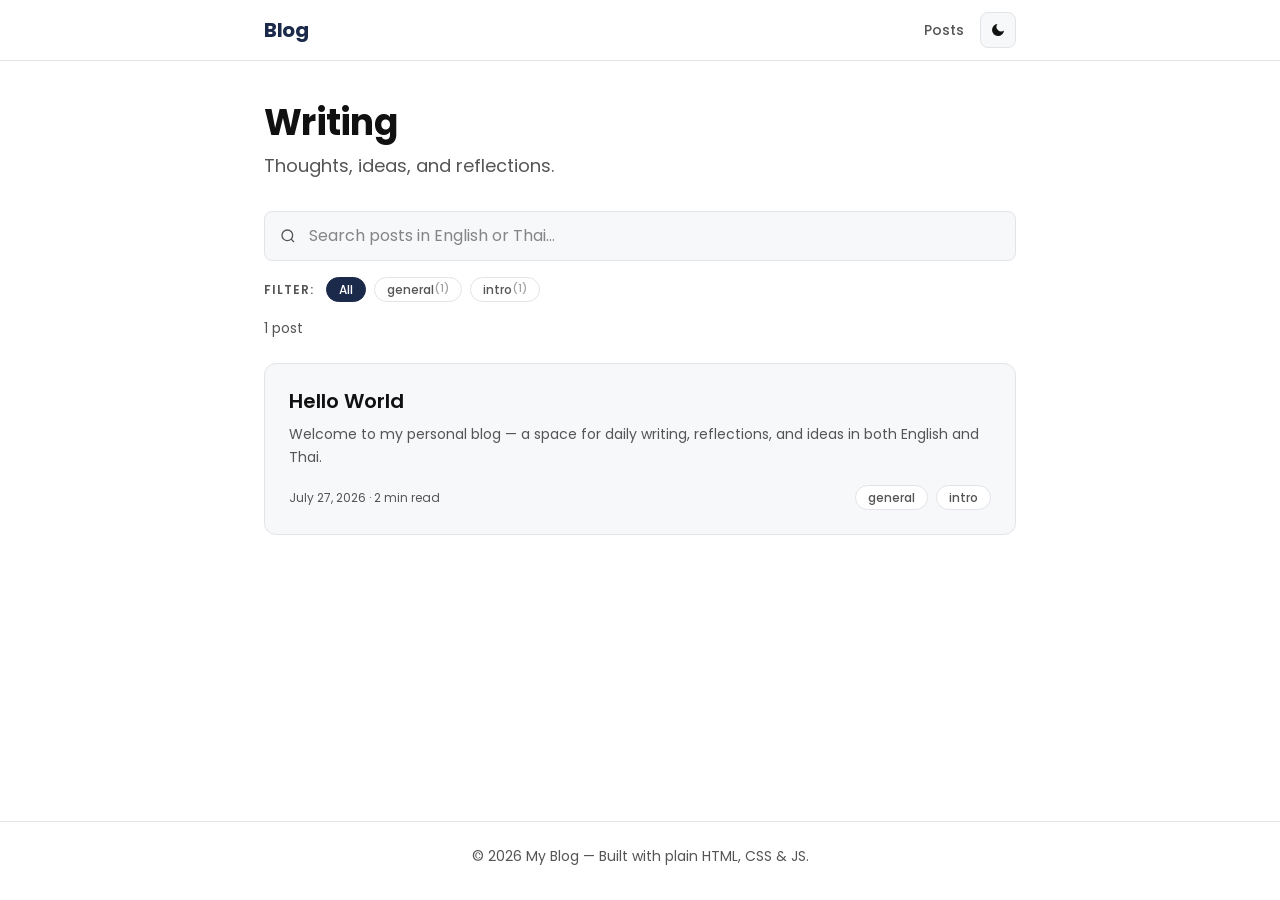
==== index.html @ 1f69814a "Initial commit" ====
<!DOCTYPE html>
<html lang="en" data-theme="light">
<head>
  <meta charset="UTF-8">
  <meta name="viewport" content="width=device-width, initial-scale=1.0">
  <meta name="description" content="A personal blog with daily writing in English and Thai.">
  <title>My Blog</title>
  <link rel="icon" href="assets/favicon.svg" type="image/svg+xml">
  <link rel="preconnect" href="https://fonts.googleapis.com">
  <link rel="preconnect" href="https://fonts.gstatic.com" crossorigin>
  <link href="https://fonts.googleapis.com/css2?family=Noto+Sans+Thai:wght@400;500;600;700&family=Poppins:wght@400;500;600;700&display=swap" rel="stylesheet">
  <link rel="stylesheet" href="css/variables.css">
  <link rel="stylesheet" href="css/reset.css">
  <link rel="stylesheet" href="css/dark.css">
  <link rel="stylesheet" href="css/typography.css">
  <link rel="stylesheet" href="css/layout.css">
  <link rel="stylesheet" href="css/components.css">
  <!-- theme.js is intentionally NOT deferred — runs sync to prevent FOUC -->
  <script src="js/theme.js"></script>
</head>
<body>

  <header class="site-header">
    <div class="container">
      <a href="index.html" class="site-logo">Blog</a>
      <nav class="site-nav" aria-label="Main navigation">
        <a href="index.html" class="nav-link">Posts</a>
        <button id="theme-toggle" class="theme-toggle" aria-label="Toggle dark mode"></button>
      </nav>
    </div>
  </header>

  <main>
    <div class="container">

      <div class="page-header">
        <h1 class="page-title">Writing</h1>
        <p class="page-subtitle">Thoughts, ideas, and reflections.</p>
      </div>

      <div class="search-wrapper">
        <svg class="search-icon" viewBox="0 0 24 24" fill="none" stroke="currentColor" stroke-width="2" aria-hidden="true">
          <circle cx="11" cy="11" r="8"/>
          <path d="m21 21-4.35-4.35"/>
        </svg>
        <input
          type="search"
          id="search-input"
          class="search-input"
          placeholder="Search posts in English or Thai…"
          aria-label="Search posts"
          autocomplete="off"
        >
      </div>

      <div id="tag-bar" class="tag-bar" role="group" aria-label="Filter by tag"></div>

      <p id="results-count" class="results-count" aria-live="polite"></p>

      <div id="post-list" class="post-grid" aria-label="Post list">
        <!-- Rendered by posts.js -->
      </div>

    </div>
  </main>

  <footer class="site-footer">
    <div class="container">
      <p>&copy; 2026 My Blog &mdash; Built with plain HTML, CSS &amp; JS.</p>
    </div>
  </footer>

  <script src="js/posts.js" defer></script>
  <script src="js/filter.js" defer></script>
  <script src="js/search.js" defer></script>

</body>
</html>
---- css/variables.css ----
:root {
  /* Colors - Light Mode */
  --color-bg: #FFFFFF;
  --color-surface: #F7F8FA;
  --color-text: #111111;
  --color-text-muted: #555555;
  --color-accent: #1B2A4A;
  --color-border: #E2E4E8;

  /* Fonts */
  --font-sans: 'Poppins', 'Noto Sans Thai', sans-serif;

  /* Type Scale */
  --text-xs: 0.75rem;
  --text-sm: 0.875rem;
  --text-base: 1rem;
  --text-lg: 1.125rem;
  --text-xl: 1.25rem;
  --text-2xl: 1.5rem;
  --text-3xl: 1.875rem;
  --text-4xl: 2.25rem;

  /* Spacing */
  --space-1: 0.25rem;
  --space-2: 0.5rem;
  --space-3: 0.75rem;
  --space-4: 1rem;
  --space-5: 1.25rem;
  --space-6: 1.5rem;
  --space-8: 2rem;
  --space-10: 2.5rem;
  --space-12: 3rem;
  --space-16: 4rem;

  /* Border radius */
  --radius-sm: 0.25rem;
  --radius-md: 0.5rem;
  --radius-lg: 0.75rem;
  --radius-full: 9999px;

  /* Transitions */
  --transition-fast: 150ms ease;
  --transition-base: 250ms ease;

  /* Layout */
  --container-max: 800px;
  --container-padding: 1.5rem;
}
---- css/dark.css ----
[data-theme="dark"] {
  --color-bg: #111111;
  --color-surface: #1A1F2E;
  --color-text: #F0F0F0;
  --color-text-muted: #9BA3B2;
  --color-accent: #4A6FA5;
  --color-border: #2C3347;
}
---- css/typography.css ----
body {
  font-family: var(--font-sans);
  font-size: var(--text-base);
  color: var(--color-text);
  background-color: var(--color-bg);
  transition: background-color var(--transition-base), color var(--transition-base);
}

/* Thai language rules */
.lang-th,
:lang(th) {
  line-height: 1.9;
  word-break: keep-all;
}

/* Headings */
h1 { font-size: var(--text-3xl); font-weight: 700; line-height: 1.2; }
h2 { font-size: var(--text-2xl); font-weight: 600; line-height: 1.3; }
h3 { font-size: var(--text-xl); font-weight: 600; line-height: 1.4; }
h4 { font-size: var(--text-lg); font-weight: 500; }

/* Prose styles for post body */
.prose {
  color: var(--color-text);
  line-height: 1.75;
}

.prose h2 {
  margin-top: var(--space-8);
  margin-bottom: var(--space-4);
  font-size: var(--text-2xl);
  font-weight: 600;
}

.prose h3 {
  margin-top: var(--space-6);
  margin-bottom: var(--space-3);
  font-size: var(--text-xl);
  font-weight: 600;
}

.prose p {
  margin-bottom: var(--space-4);
}

.prose strong {
  font-weight: 600;
}

.prose em {
  font-style: italic;
}

.prose a {
  color: var(--color-accent);
  text-decoration: underline;
  text-underline-offset: 3px;
}

.prose a:hover {
  opacity: 0.8;
}

.prose ul,
.prose ol {
  margin-bottom: var(--space-4);
  padding-left: var(--space-6);
}

.prose ul { list-style: disc; }
.prose ol { list-style: decimal; }

.prose li {
  margin-bottom: var(--space-2);
}

.prose blockquote {
  border-left: 3px solid var(--color-accent);
  padding-left: var(--space-4);
  color: var(--color-text-muted);
  font-style: italic;
  margin-bottom: var(--space-4);
}

.prose code {
  font-family: 'Courier New', Courier, monospace;
  font-size: 0.875em;
  background: var(--color-surface);
  padding: 0.1em 0.35em;
  border-radius: var(--radius-sm);
  border: 1px solid var(--color-border);
}

.prose pre {
  background: var(--color-surface);
  padding: var(--space-4);
  border-radius: var(--radius-md);
  overflow-x: auto;
  margin-bottom: var(--space-4);
  border: 1px solid var(--color-border);
}

.prose pre code {
  background: none;
  border: none;
  padding: 0;
  font-size: 0.9em;
}

.prose hr {
  border: none;
  border-top: 1px solid var(--color-border);
  margin: var(--space-8) 0;
}

.prose img {
  border-radius: var(--radius-md);
  margin: var(--space-6) 0;
}
---- css/layout.css ----
/* Container */
.container {
  max-width: var(--container-max);
  margin: 0 auto;
  padding: 0 var(--container-padding);
}

/* Header */
.site-header {
  position: sticky;
  top: 0;
  z-index: 100;
  background-color: var(--color-bg);
  border-bottom: 1px solid var(--color-border);
  transition: background-color var(--transition-base), border-color var(--transition-base);
}

.site-header .container {
  display: flex;
  align-items: center;
  justify-content: space-between;
  height: 60px;
}

.site-logo {
  font-size: var(--text-xl);
  font-weight: 700;
  color: var(--color-accent);
  text-decoration: none;
  letter-spacing: -0.02em;
  transition: opacity var(--transition-fast);
}

.site-logo:hover {
  opacity: 0.8;
}

.site-nav {
  display: flex;
  align-items: center;
  gap: var(--space-4);
}

.nav-link {
  font-size: var(--text-sm);
  font-weight: 500;
  color: var(--color-text-muted);
  text-decoration: none;
  transition: color var(--transition-fast);
}

.nav-link:hover {
  color: var(--color-text);
}

/* Main */
main {
  padding: var(--space-10) 0;
  min-height: calc(100vh - 60px - 80px);
}

/* Post grid */
.post-grid {
  display: grid;
  gap: var(--space-4);
  margin-top: var(--space-6);
}

/* Footer */
.site-footer {
  border-top: 1px solid var(--color-border);
  padding: var(--space-6) 0;
  text-align: center;
  color: var(--color-text-muted);
  font-size: var(--text-sm);
  transition: border-color var(--transition-base);
}

/* Page header */
.page-header {
  margin-bottom: var(--space-8);
}

.page-title {
  font-size: var(--text-4xl);
  font-weight: 700;
  letter-spacing: -0.02em;
  margin-bottom: var(--space-2);
}

.page-subtitle {
  color: var(--color-text-muted);
  font-size: var(--text-lg);
}

/* Post page layout */
.post-header {
  margin-bottom: var(--space-10);
  padding-bottom: var(--space-8);
  border-bottom: 1px solid var(--color-border);
}

.post-title {
  font-size: clamp(var(--text-2xl), 5vw, var(--text-4xl));
  font-weight: 700;
  letter-spacing: -0.02em;
  line-height: 1.2;
  margin-bottom: var(--space-4);
}

.post-meta {
  display: flex;
  align-items: center;
  flex-wrap: wrap;
  gap: var(--space-3);
  color: var(--color-text-muted);
  font-size: var(--text-sm);
}

.post-meta-sep {
  opacity: 0.4;
}

.post-back {
  display: inline-flex;
  align-items: center;
  gap: var(--space-2);
  color: var(--color-text-muted);
  font-size: var(--text-sm);
  text-decoration: none;
  margin-bottom: var(--space-8);
  transition: color var(--transition-fast);
}

.post-back:hover {
  color: var(--color-accent);
}

/* Empty state */
.empty-state {
  text-align: center;
  padding: var(--space-16) 0;
  color: var(--color-text-muted);
}

.empty-state strong {
  display: block;
  font-size: var(--text-lg);
  font-weight: 600;
  color: var(--color-text);
  margin-bottom: var(--space-2);
}

/* Results count */
.results-count {
  font-size: var(--text-sm);
  color: var(--color-text-muted);
  margin-bottom: var(--space-2);
  min-height: 1.5em;
}

/* Responsive */
@media (max-width: 640px) {
  :root {
    --container-padding: 1rem;
  }

  .page-title {
    font-size: var(--text-2xl);
  }

  .site-nav .nav-link:not(button) {
    display: none;
  }
}
---- css/components.css ----
/* Post card */
.post-card {
  background: var(--color-surface);
  border: 1px solid var(--color-border);
  border-radius: var(--radius-lg);
  padding: var(--space-6);
  text-decoration: none;
  display: block;
  transition: border-color var(--transition-fast), transform var(--transition-fast), background-color var(--transition-base);
}

.post-card:hover {
  border-color: var(--color-accent);
  transform: translateY(-2px);
}

.post-card-title {
  font-size: var(--text-xl);
  font-weight: 600;
  color: var(--color-text);
  margin-bottom: var(--space-2);
  line-height: 1.35;
}

.post-card-excerpt {
  font-size: var(--text-sm);
  color: var(--color-text-muted);
  line-height: 1.65;
  margin-bottom: var(--space-4);
  display: -webkit-box;
  -webkit-line-clamp: 3;
  -webkit-box-orient: vertical;
  overflow: hidden;
}

.post-card-footer {
  display: flex;
  align-items: center;
  justify-content: space-between;
  flex-wrap: wrap;
  gap: var(--space-2);
}

.post-card-meta {
  font-size: var(--text-xs);
  color: var(--color-text-muted);
}

.post-card-tags {
  display: flex;
  flex-wrap: wrap;
  gap: var(--space-2);
}

/* Tag pills */
.tag {
  display: inline-flex;
  align-items: center;
  padding: 0.2em var(--space-3);
  background: var(--color-bg);
  border: 1px solid var(--color-border);
  border-radius: var(--radius-full);
  font-size: var(--text-xs);
  font-weight: 500;
  color: var(--color-text-muted);
  cursor: pointer;
  transition: background-color var(--transition-fast), border-color var(--transition-fast), color var(--transition-fast);
  text-decoration: none;
  user-select: none;
  white-space: nowrap;
}

.tag:hover {
  border-color: var(--color-accent);
  color: var(--color-accent);
}

.tag.active {
  background: var(--color-accent);
  border-color: var(--color-accent);
  color: #FFFFFF;
}

/* Tag bar */
.tag-bar {
  display: flex;
  flex-wrap: wrap;
  align-items: center;
  gap: var(--space-2);
  margin-bottom: var(--space-4);
}

.tag-bar-label {
  font-size: var(--text-xs);
  font-weight: 600;
  color: var(--color-text-muted);
  text-transform: uppercase;
  letter-spacing: 0.08em;
  margin-right: var(--space-1);
}

/* Search input */
.search-wrapper {
  position: relative;
  margin-bottom: var(--space-4);
}

.search-icon {
  position: absolute;
  left: var(--space-4);
  top: 50%;
  transform: translateY(-50%);
  color: var(--color-text-muted);
  pointer-events: none;
  width: 16px;
  height: 16px;
}

.search-input {
  width: 100%;
  padding: var(--space-3) var(--space-4) var(--space-3) calc(var(--space-4) + 28px);
  background: var(--color-surface);
  border: 1px solid var(--color-border);
  border-radius: var(--radius-md);
  color: var(--color-text);
  font-size: var(--text-base);
  transition: border-color var(--transition-fast), background-color var(--transition-base);
  outline: none;
}

.search-input::placeholder {
  color: var(--color-text-muted);
  opacity: 0.7;
}

.search-input:focus {
  border-color: var(--color-accent);
}

/* Theme toggle button */
.theme-toggle {
  display: flex;
  align-items: center;
  justify-content: center;
  width: 36px;
  height: 36px;
  border: 1px solid var(--color-border) !important;
  border-radius: var(--radius-md);
  background: var(--color-surface) !important;
  color: var(--color-text);
  cursor: pointer;
  transition: border-color var(--transition-fast), background-color var(--transition-base), color var(--transition-base);
  flex-shrink: 0;
}

.theme-toggle:hover {
  border-color: var(--color-accent) !important;
  color: var(--color-accent);
}

.theme-toggle svg {
  width: 16px;
  height: 16px;
}

/* Loading skeleton */
.skeleton {
  background: var(--color-surface);
  border: 1px solid var(--color-border);
  border-radius: var(--radius-lg);
  padding: var(--space-6);
  animation: skeleton-pulse 1.5s ease-in-out infinite;
}

.skeleton-line {
  height: 0.9em;
  background: var(--color-border);
  border-radius: var(--radius-sm);
  margin-bottom: var(--space-3);
}

.skeleton-line.short  { width: 35%; }
.skeleton-line.medium { width: 65%; }
.skeleton-line.long   { width: 90%; }

@keyframes skeleton-pulse {
  0%, 100% { opacity: 1; }
  50%       { opacity: 0.55; }
}
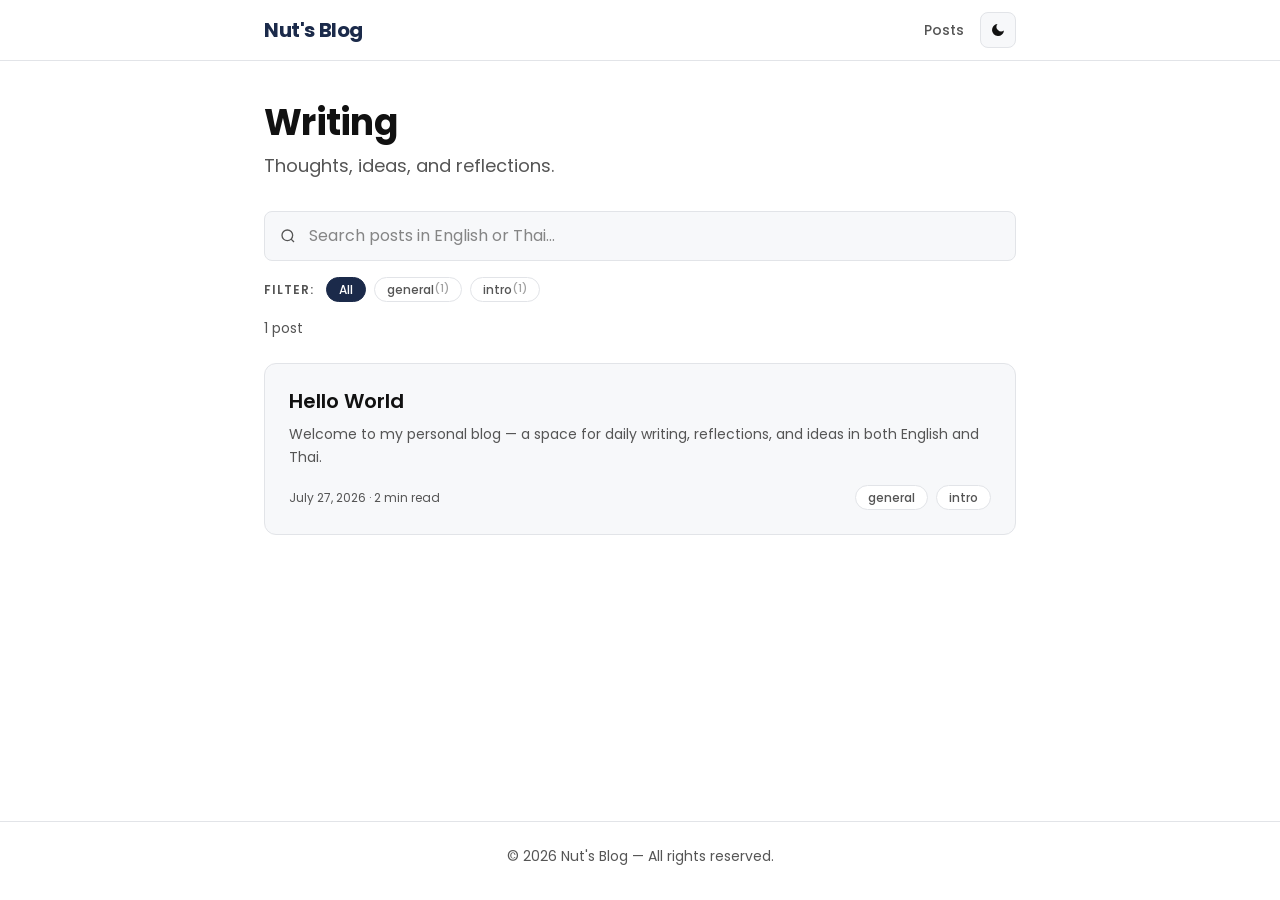
==== commit 96534e6e: "Update blog name and footer text" ====
--- a/index.html
+++ b/index.html
@@ -22,7 +22,7 @@
 
   <header class="site-header">
     <div class="container">
-      <a href="index.html" class="site-logo">Blog</a>
+      <a href="index.html" class="site-logo">Nut's Blog</a>
       <nav class="site-nav" aria-label="Main navigation">
         <a href="index.html" class="nav-link">Posts</a>
         <button id="theme-toggle" class="theme-toggle" aria-label="Toggle dark mode"></button>
@@ -66,7 +66,7 @@
 
   <footer class="site-footer">
     <div class="container">
-      <p>&copy; 2026 My Blog &mdash; Built with plain HTML, CSS &amp; JS.</p>
+      <p>&copy; 2026 Nut's Blog &mdash; All rights reserved.</p>
     </div>
   </footer>
 
